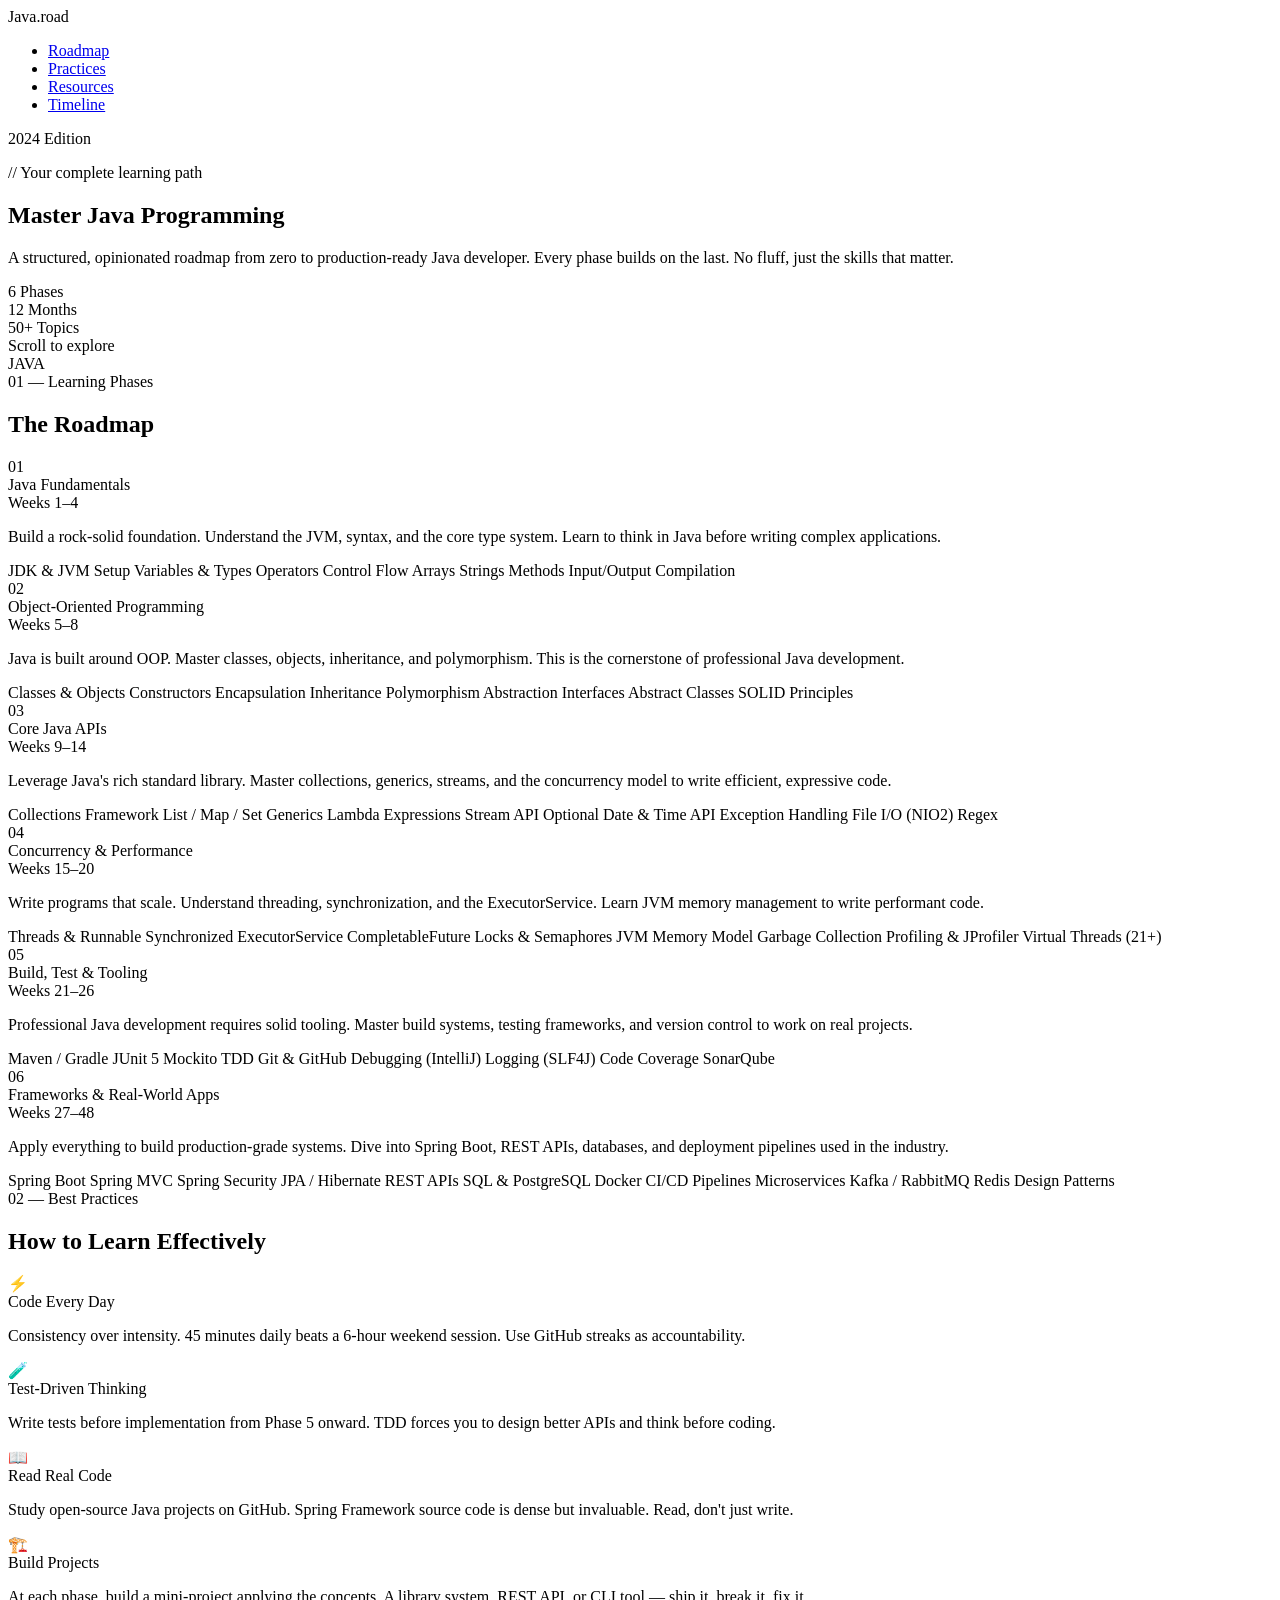
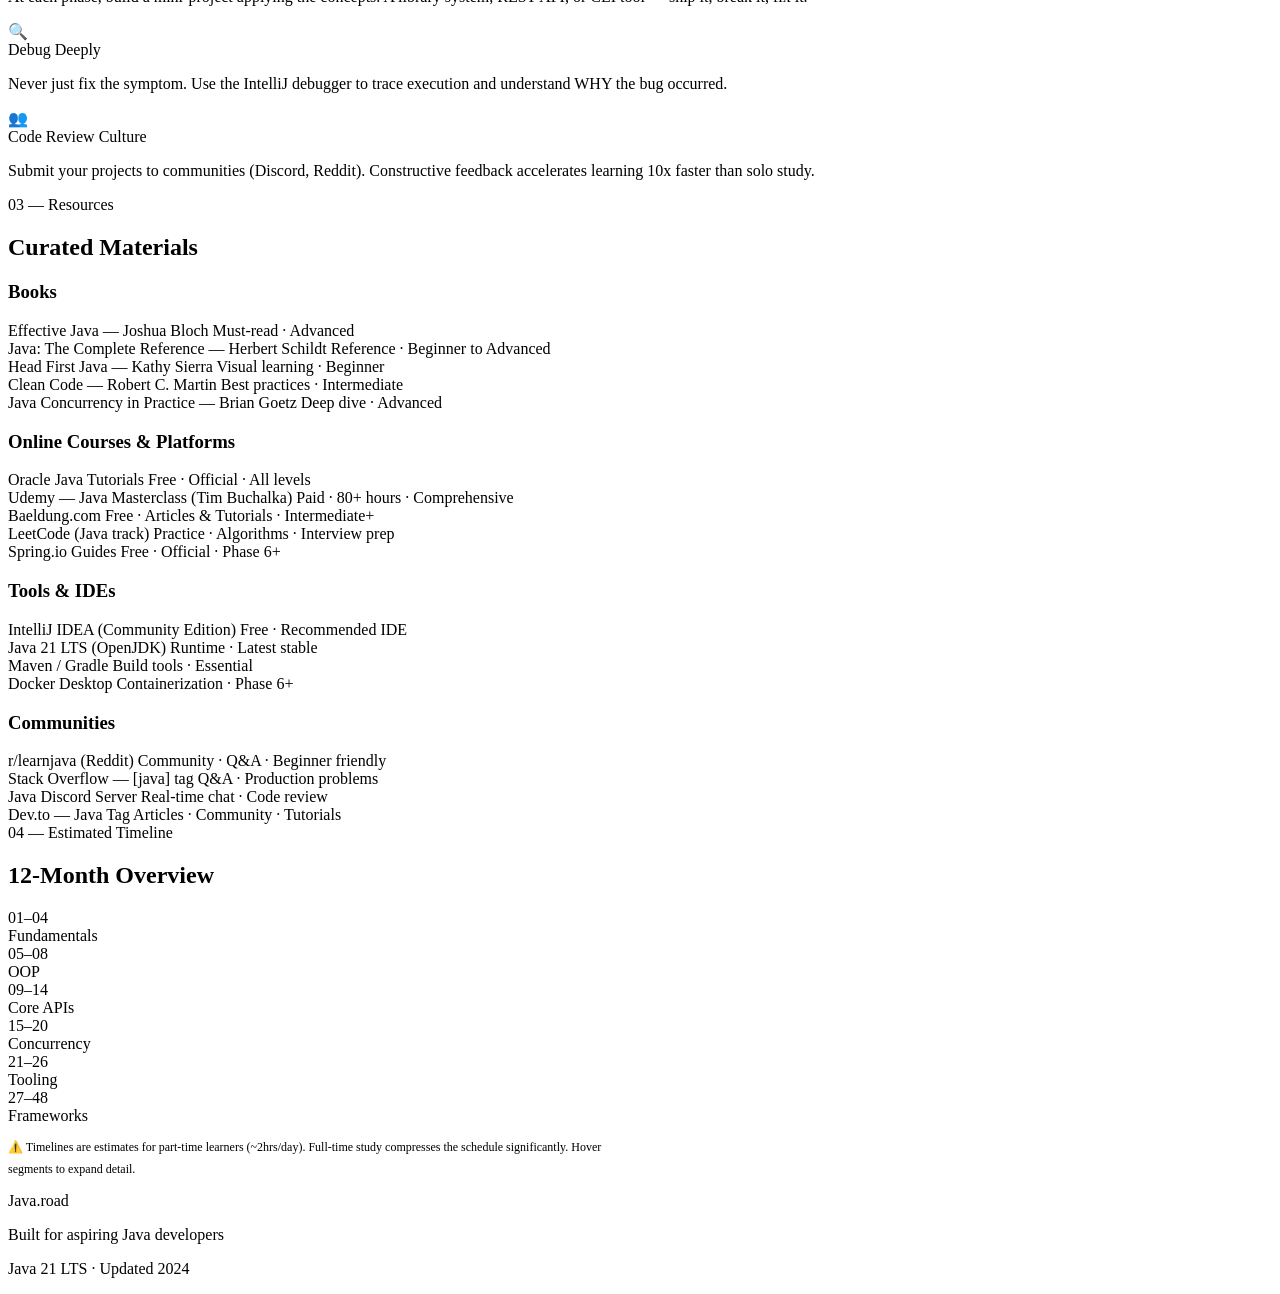
==== index.html @ 29c88c52 "first commit" ====
<!DOCTYPE html>
<html lang="en">
<head>
<meta charset="UTF-8">
<meta name="viewport" content="width=device-width, initial-scale=1.0">
<title>Java Mastery Roadmap</title>
<link href="https://fonts.googleapis.com/css2?family=Syne:wght@400;600;700;800&family=IBM+Plex+Mono:wght@300;400;500&display=swap" rel="stylesheet">
<link rel="stylesheet" href="/Java-Programing-Language/index.css">
<link rel="stylesheet" href="/Java-Programing-Language/index.js">
<style>
    </style>
    </head>
    <body>

    <div class="cursor" id="cursor"></div>
    <div class="cursor-trail" id="cursorTrail"></div>
    <div class="progress-bar" id="progressBar"></div>

    <!-- NAV -->
    <nav>
    <div class="nav-logo">Java<span>.road</span></div>
    <ul class="nav-links">
        <li><a href="#roadmap">Roadmap</a></li>
        <li><a href="#practices">Practices</a></li>
        <li><a href="#resources">Resources</a></li>
        <li><a href="#timeline">Timeline</a></li>
    </ul>
    <div class="nav-badge">2024 Edition</div>
    </nav>

    <!-- HERO -->
    <section class="hero">
    <p class="hero-eyebrow">// Your complete learning path</p>
    <h1 class="hero-title">
        <span class="line1">Master</span>
        <span class="line2">Java</span>
        <span class="line3">Programming</span>
    </h1>
    <p class="hero-desc">
        A structured, opinionated roadmap from zero to production-ready Java developer. Every phase builds on the last. No fluff, just the skills that matter.
    </p>
    <div class="hero-stats">
        <div class="stat">
        <span class="stat-num">6</span>
        <span class="stat-label">Phases</span>
        </div>
        <div class="stat">
        <span class="stat-num">12</span>
        <span class="stat-label">Months</span>
        </div>
        <div class="stat">
        <span class="stat-num">50+</span>
        <span class="stat-label">Topics</span>
        </div>
    </div>
    <div class="scroll-hint">
        <div class="scroll-line"></div>
        Scroll to explore
    </div>
    <div class="hero-bg-text">JAVA</div>
    </section>

    <!-- ROADMAP PHASES -->
    <section id="roadmap">
    <div class="section-label">01 — Learning Phases</div>
    <h2 class="section-title">The Roadmap</h2>

    <div class="roadmap-container">

        <!-- Phase 1 -->
        <div class="phase" data-color="orange">
        <div class="phase-connector">
            <div class="phase-dot tip" data-tip="Start here">01</div>
        </div>
        <div class="phase-content">
            <div class="phase-header">
            <div class="phase-title">Java Fundamentals</div>
            <div class="phase-duration">Weeks 1–4</div>
            </div>
            <p class="phase-desc">
            Build a rock-solid foundation. Understand the JVM, syntax, and the core type system. Learn to think in Java before writing complex applications.
            </p>
            <div class="topics-grid">
            <span class="topic-tag">JDK & JVM Setup</span>
            <span class="topic-tag">Variables & Types</span>
            <span class="topic-tag">Operators</span>
            <span class="topic-tag">Control Flow</span>
            <span class="topic-tag">Arrays</span>
            <span class="topic-tag">Strings</span>
            <span class="topic-tag">Methods</span>
            <span class="topic-tag">Input/Output</span>
            <span class="topic-tag">Compilation</span>
            </div>
        </div>
        </div>

        <!-- Phase 2 -->
        <div class="phase" data-color="blue">
        <div class="phase-connector">
            <div class="phase-dot">02</div>
        </div>
        <div class="phase-content">
            <div class="phase-header">
            <div class="phase-title">Object-Oriented Programming</div>
            <div class="phase-duration">Weeks 5–8</div>
            </div>
            <p class="phase-desc">
            Java is built around OOP. Master classes, objects, inheritance, and polymorphism. This is the cornerstone of professional Java development.
            </p>
            <div class="topics-grid">
            <span class="topic-tag">Classes & Objects</span>
            <span class="topic-tag">Constructors</span>
            <span class="topic-tag">Encapsulation</span>
            <span class="topic-tag">Inheritance</span>
            <span class="topic-tag">Polymorphism</span>
            <span class="topic-tag">Abstraction</span>
            <span class="topic-tag">Interfaces</span>
            <span class="topic-tag">Abstract Classes</span>
            <span class="topic-tag">SOLID Principles</span>
            </div>
        </div>
        </div>

        <!-- Phase 3 -->
        <div class="phase" data-color="green">
        <div class="phase-connector">
            <div class="phase-dot">03</div>
        </div>
        <div class="phase-content">
            <div class="phase-header">
            <div class="phase-title">Core Java APIs</div>
            <div class="phase-duration">Weeks 9–14</div>
            </div>
            <p class="phase-desc">
            Leverage Java's rich standard library. Master collections, generics, streams, and the concurrency model to write efficient, expressive code.
            </p>
            <div class="topics-grid">
            <span class="topic-tag">Collections Framework</span>
            <span class="topic-tag">List / Map / Set</span>
            <span class="topic-tag">Generics</span>
            <span class="topic-tag">Lambda Expressions</span>
            <span class="topic-tag">Stream API</span>
            <span class="topic-tag">Optional</span>
            <span class="topic-tag">Date & Time API</span>
            <span class="topic-tag">Exception Handling</span>
            <span class="topic-tag">File I/O (NIO2)</span>
            <span class="topic-tag">Regex</span>
            </div>
        </div>
        </div>

        <!-- Phase 4 -->
        <div class="phase" data-color="purple">
        <div class="phase-connector">
            <div class="phase-dot">04</div>
        </div>
        <div class="phase-content">
            <div class="phase-header">
            <div class="phase-title">Concurrency & Performance</div>
            <div class="phase-duration">Weeks 15–20</div>
            </div>
            <p class="phase-desc">
            Write programs that scale. Understand threading, synchronization, and the ExecutorService. Learn JVM memory management to write performant code.
            </p>
            <div class="topics-grid">
            <span class="topic-tag">Threads & Runnable</span>
            <span class="topic-tag">Synchronized</span>
            <span class="topic-tag">ExecutorService</span>
            <span class="topic-tag">CompletableFuture</span>
            <span class="topic-tag">Locks & Semaphores</span>
            <span class="topic-tag">JVM Memory Model</span>
            <span class="topic-tag">Garbage Collection</span>
            <span class="topic-tag">Profiling & JProfiler</span>
            <span class="topic-tag">Virtual Threads (21+)</span>
            </div>
        </div>
        </div>

        <!-- Phase 5 -->
        <div class="phase" data-color="red">
        <div class="phase-connector">
            <div class="phase-dot">05</div>
        </div>
        <div class="phase-content">
            <div class="phase-header">
            <div class="phase-title">Build, Test & Tooling</div>
            <div class="phase-duration">Weeks 21–26</div>
            </div>
            <p class="phase-desc">
            Professional Java development requires solid tooling. Master build systems, testing frameworks, and version control to work on real projects.
            </p>
            <div class="topics-grid">
            <span class="topic-tag">Maven / Gradle</span>
            <span class="topic-tag">JUnit 5</span>
            <span class="topic-tag">Mockito</span>
            <span class="topic-tag">TDD</span>
            <span class="topic-tag">Git & GitHub</span>
            <span class="topic-tag">Debugging (IntelliJ)</span>
            <span class="topic-tag">Logging (SLF4J)</span>
            <span class="topic-tag">Code Coverage</span>
            <span class="topic-tag">SonarQube</span>
            </div>
        </div>
        </div>

        <!-- Phase 6 -->
        <div class="phase" data-color="orange">
        <div class="phase-connector">
            <div class="phase-dot tip" data-tip="Goal!">06</div>
        </div>
        <div class="phase-content">
            <div class="phase-header">
            <div class="phase-title">Frameworks & Real-World Apps</div>
            <div class="phase-duration">Weeks 27–48</div>
            </div>
            <p class="phase-desc">
            Apply everything to build production-grade systems. Dive into Spring Boot, REST APIs, databases, and deployment pipelines used in the industry.
            </p>
            <div class="topics-grid">
            <span class="topic-tag">Spring Boot</span>
            <span class="topic-tag">Spring MVC</span>
            <span class="topic-tag">Spring Security</span>
            <span class="topic-tag">JPA / Hibernate</span>
            <span class="topic-tag">REST APIs</span>
            <span class="topic-tag">SQL & PostgreSQL</span>
            <span class="topic-tag">Docker</span>
            <span class="topic-tag">CI/CD Pipelines</span>
            <span class="topic-tag">Microservices</span>
            <span class="topic-tag">Kafka / RabbitMQ</span>
            <span class="topic-tag">Redis</span>
            <span class="topic-tag">Design Patterns</span>
            </div>
        </div>
        </div>

    </div>
    </section>

    <!-- PRACTICES -->
    <section id="practices">
    <div class="section-label">02 — Best Practices</div>
    <h2 class="section-title">How to Learn Effectively</h2>

    <div class="practices-grid">
        <div class="practice-card">
        <div class="practice-icon">⚡</div>
        <div class="practice-title">Code Every Day</div>
        <p class="practice-desc">Consistency over intensity. 45 minutes daily beats a 6-hour weekend session. Use GitHub streaks as accountability.</p>
        </div>
        <div class="practice-card">
        <div class="practice-icon">🧪</div>
        <div class="practice-title">Test-Driven Thinking</div>
        <p class="practice-desc">Write tests before implementation from Phase 5 onward. TDD forces you to design better APIs and think before coding.</p>
        </div>
        <div class="practice-card">
        <div class="practice-icon">📖</div>
        <div class="practice-title">Read Real Code</div>
        <p class="practice-desc">Study open-source Java projects on GitHub. Spring Framework source code is dense but invaluable. Read, don't just write.</p>
        </div>
        <div class="practice-card">
        <div class="practice-icon">🏗️</div>
        <div class="practice-title">Build Projects</div>
        <p class="practice-desc">At each phase, build a mini-project applying the concepts. A library system, REST API, or CLI tool — ship it, break it, fix it.</p>
        </div>
        <div class="practice-card">
        <div class="practice-icon">🔍</div>
        <div class="practice-title">Debug Deeply</div>
        <p class="practice-desc">Never just fix the symptom. Use the IntelliJ debugger to trace execution and understand WHY the bug occurred.</p>
        </div>
        <div class="practice-card">
        <div class="practice-icon">👥</div>
        <div class="practice-title">Code Review Culture</div>
        <p class="practice-desc">Submit your projects to communities (Discord, Reddit). Constructive feedback accelerates learning 10x faster than solo study.</p>
        </div>
    </div>
    </section>

    <!-- RESOURCES -->
    <section id="resources">
    <div class="section-label">03 — Resources</div>
    <h2 class="section-title">Curated Materials</h2>

    <div class="resources-layout">
        <div class="resource-group">
        <h3>Books</h3>
        <div class="resource-item">
            <div class="resource-dot"></div>
            <div>
            <span class="resource-name">Effective Java — Joshua Bloch</span>
            <span class="resource-type">Must-read · Advanced</span>
            </div>
        </div>
        <div class="resource-item">
            <div class="resource-dot"></div>
            <div>
            <span class="resource-name">Java: The Complete Reference — Herbert Schildt</span>
            <span class="resource-type">Reference · Beginner to Advanced</span>
            </div>
        </div>
        <div class="resource-item">
            <div class="resource-dot"></div>
            <div>
            <span class="resource-name">Head First Java — Kathy Sierra</span>
            <span class="resource-type">Visual learning · Beginner</span>
            </div>
        </div>
        <div class="resource-item">
            <div class="resource-dot"></div>
            <div>
            <span class="resource-name">Clean Code — Robert C. Martin</span>
            <span class="resource-type">Best practices · Intermediate</span>
            </div>
        </div>
        <div class="resource-item">
            <div class="resource-dot"></div>
            <div>
            <span class="resource-name">Java Concurrency in Practice — Brian Goetz</span>
            <span class="resource-type">Deep dive · Advanced</span>
            </div>
        </div>
        </div>

        <div class="resource-group">
        <h3>Online Courses & Platforms</h3>
        <div class="resource-item">
            <div class="resource-dot" style="background: var(--accent-blue)"></div>
            <div>
            <span class="resource-name">Oracle Java Tutorials</span>
            <span class="resource-type">Free · Official · All levels</span>
            </div>
        </div>
        <div class="resource-item">
            <div class="resource-dot" style="background: var(--accent-blue)"></div>
            <div>
            <span class="resource-name">Udemy — Java Masterclass (Tim Buchalka)</span>
            <span class="resource-type">Paid · 80+ hours · Comprehensive</span>
            </div>
        </div>
        <div class="resource-item">
            <div class="resource-dot" style="background: var(--accent-blue)"></div>
            <div>
            <span class="resource-name">Baeldung.com</span>
            <span class="resource-type">Free · Articles & Tutorials · Intermediate+</span>
            </div>
        </div>
        <div class="resource-item">
            <div class="resource-dot" style="background: var(--accent-blue)"></div>
            <div>
            <span class="resource-name">LeetCode (Java track)</span>
            <span class="resource-type">Practice · Algorithms · Interview prep</span>
            </div>
        </div>
        <div class="resource-item">
            <div class="resource-dot" style="background: var(--accent-blue)"></div>
            <div>
            <span class="resource-name">Spring.io Guides</span>
            <span class="resource-type">Free · Official · Phase 6+</span>
            </div>
        </div>
        </div>

        <div class="resource-group">
        <h3>Tools & IDEs</h3>
        <div class="resource-item">
            <div class="resource-dot" style="background: var(--accent-green)"></div>
            <div>
            <span class="resource-name">IntelliJ IDEA (Community Edition)</span>
            <span class="resource-type">Free · Recommended IDE</span>
            </div>
        </div>
        <div class="resource-item">
            <div class="resource-dot" style="background: var(--accent-green)"></div>
            <div>
            <span class="resource-name">Java 21 LTS (OpenJDK)</span>
            <span class="resource-type">Runtime · Latest stable</span>
            </div>
        </div>
        <div class="resource-item">
            <div class="resource-dot" style="background: var(--accent-green)"></div>
            <div>
            <span class="resource-name">Maven / Gradle</span>
            <span class="resource-type">Build tools · Essential</span>
            </div>
        </div>
        <div class="resource-item">
            <div class="resource-dot" style="background: var(--accent-green)"></div>
            <div>
            <span class="resource-name">Docker Desktop</span>
            <span class="resource-type">Containerization · Phase 6+</span>
            </div>
        </div>
        </div>

        <div class="resource-group">
        <h3>Communities</h3>
        <div class="resource-item">
            <div class="resource-dot" style="background: var(--accent-purple)"></div>
            <div>
            <span class="resource-name">r/learnjava (Reddit)</span>
            <span class="resource-type">Community · Q&A · Beginner friendly</span>
            </div>
        </div>
        <div class="resource-item">
            <div class="resource-dot" style="background: var(--accent-purple)"></div>
            <div>
            <span class="resource-name">Stack Overflow — [java] tag</span>
            <span class="resource-type">Q&A · Production problems</span>
            </div>
        </div>
        <div class="resource-item">
            <div class="resource-dot" style="background: var(--accent-purple)"></div>
            <div>
            <span class="resource-name">Java Discord Server</span>
            <span class="resource-type">Real-time chat · Code review</span>
            </div>
        </div>
        <div class="resource-item">
            <div class="resource-dot" style="background: var(--accent-purple)"></div>
            <div>
            <span class="resource-name">Dev.to — Java Tag</span>
            <span class="resource-type">Articles · Community · Tutorials</span>
            </div>
        </div>
        </div>
    </div>
    </section>

    <!-- TIMELINE -->
    <section id="timeline">
    <div class="section-label">04 — Estimated Timeline</div>
    <h2 class="section-title">12-Month Overview</h2>

    <div class="timeline-bar">
        <div class="timeline-segment">
        <div class="ts-num">01–04</div>
        <div class="ts-label">Fundamentals</div>
        <div class="ts-accent" style="background: var(--java-orange)"></div>
        </div>
        <div class="timeline-segment">
        <div class="ts-num">05–08</div>
        <div class="ts-label">OOP</div>
        <div class="ts-accent" style="background: var(--accent-blue)"></div>
        </div>
        <div class="timeline-segment">
        <div class="ts-num">09–14</div>
        <div class="ts-label">Core APIs</div>
        <div class="ts-accent" style="background: var(--accent-green)"></div>
        </div>
        <div class="timeline-segment">
        <div class="ts-num">15–20</div>
        <div class="ts-label">Concurrency</div>
        <div class="ts-accent" style="background: var(--accent-purple)"></div>
        </div>
        <div class="timeline-segment">
        <div class="ts-num">21–26</div>
        <div class="ts-label">Tooling</div>
        <div class="ts-accent" style="background: var(--java-red)"></div>
        </div>
        <div class="timeline-segment">
        <div class="ts-num">27–48</div>
        <div class="ts-label">Frameworks</div>
        <div class="ts-accent" style="background: var(--java-orange)"></div>
        </div>
    </div>

    <p style="font-size: 0.75rem; color: var(--text-dimmer); line-height: 1.8; max-width: 600px;">
        ⚠️ Timelines are estimates for part-time learners (~2hrs/day). Full-time study compresses the schedule significantly. Hover segments to expand detail.
    </p>
</section>

<!-- FOOTER -->
<footer>
    <div class="footer-left">Java.road</div>
    <div class="footer-right">
        <p>Built for aspiring Java developers</p>
        <p style="color: var(--text-dimmer);">Java 21 LTS · Updated 2024</p>
    </div>
    </footer>

</body>
</html>
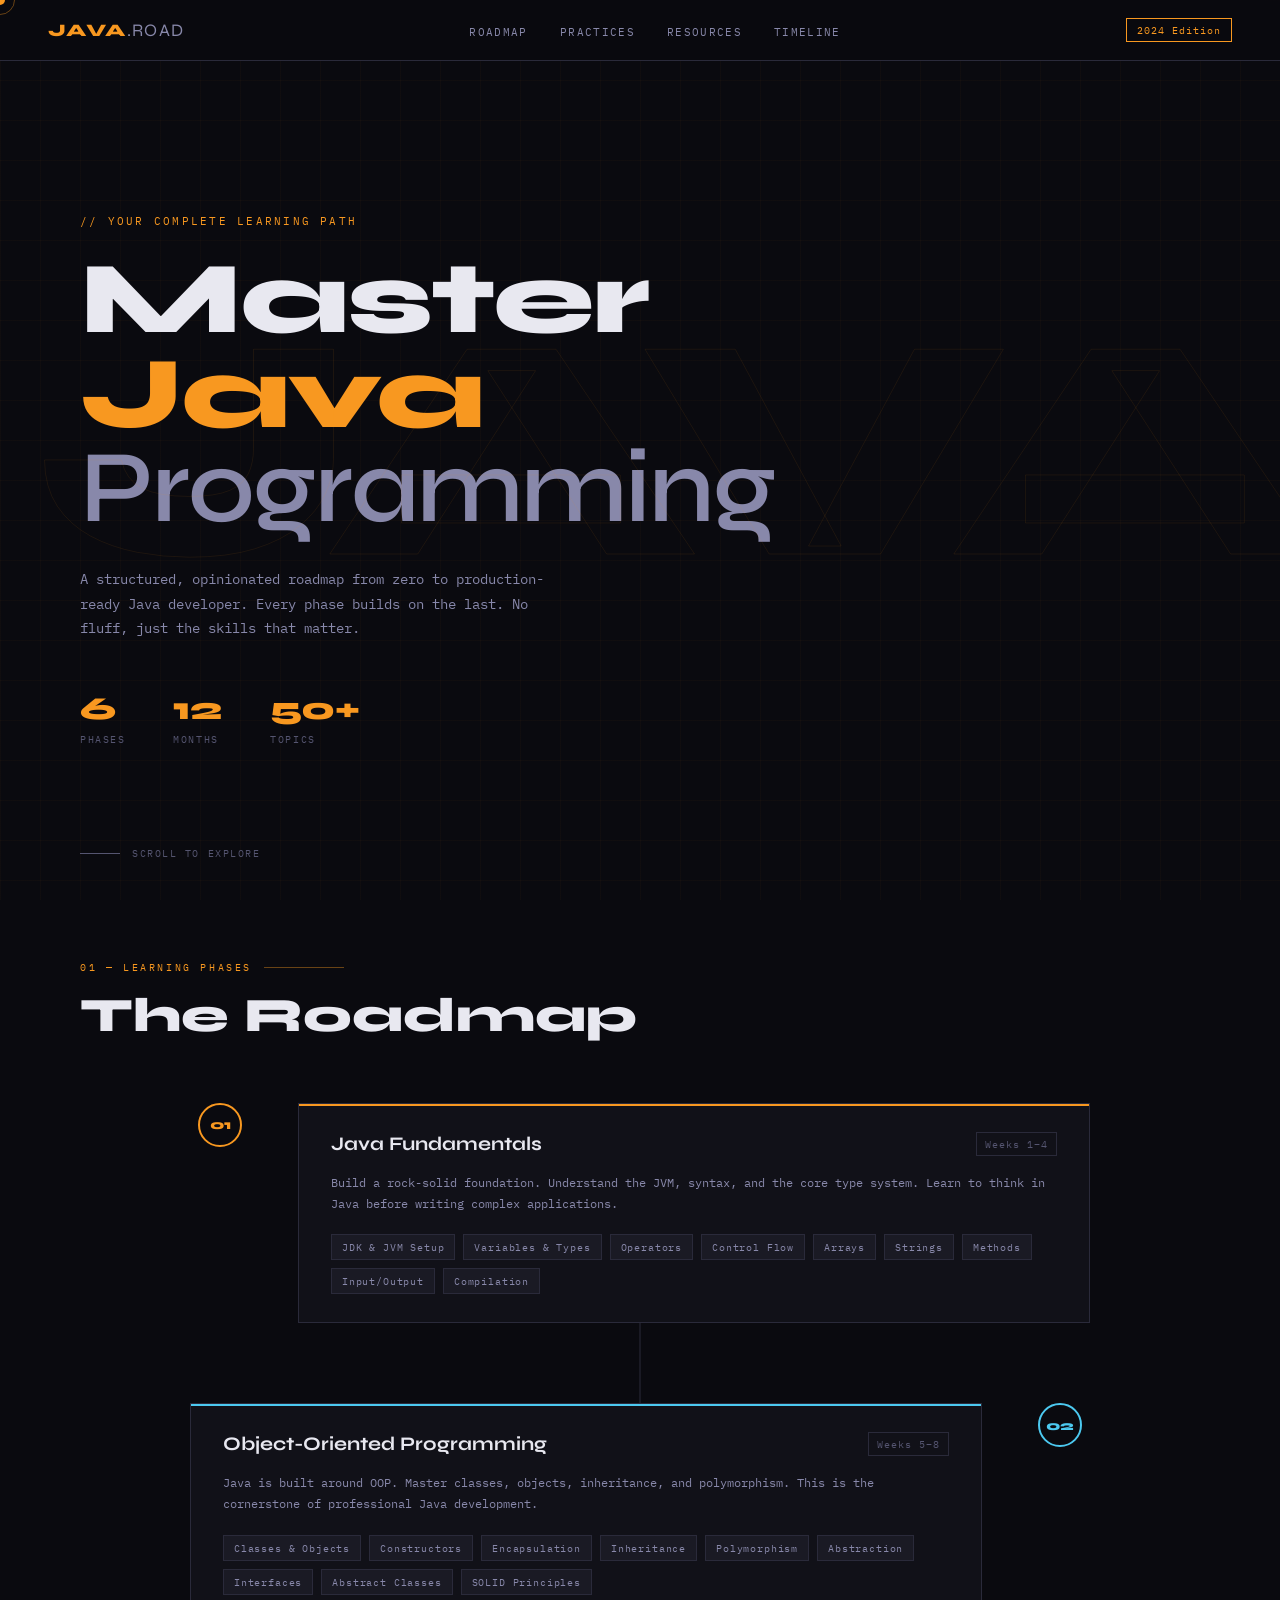
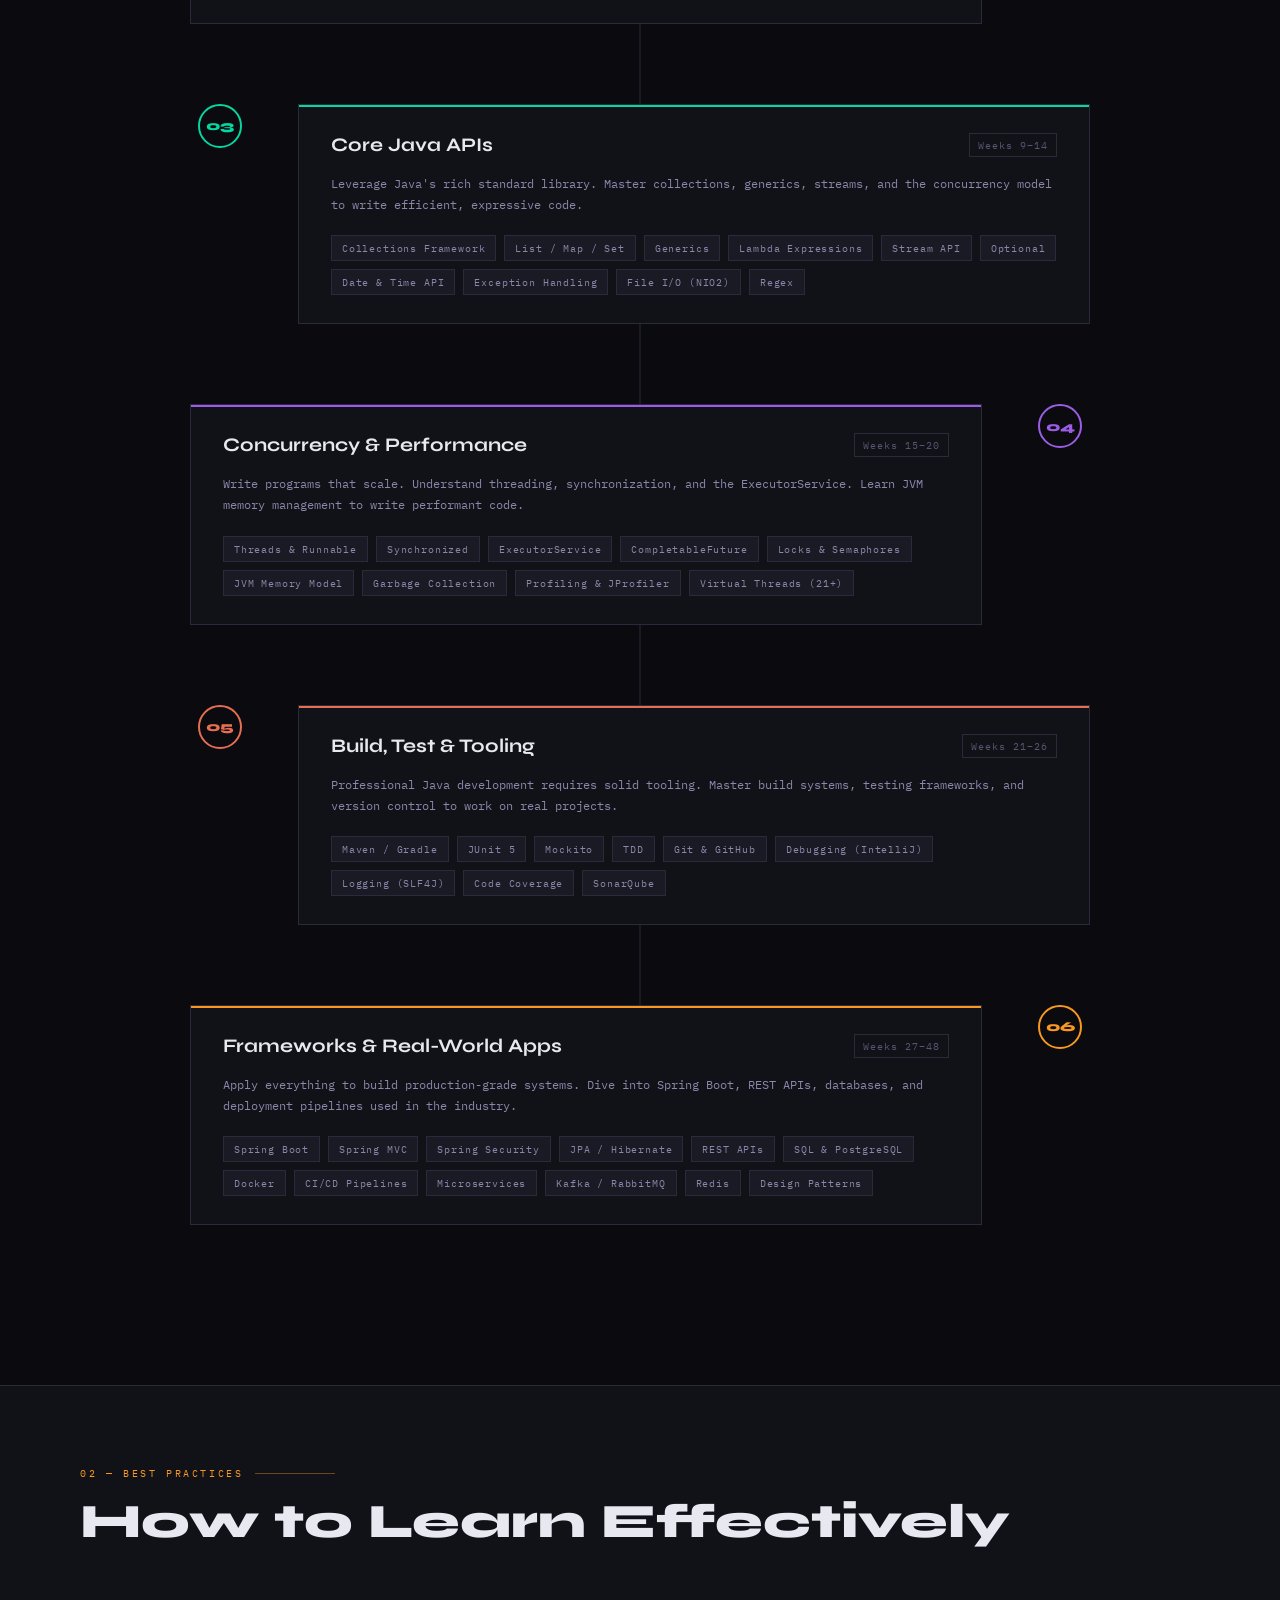
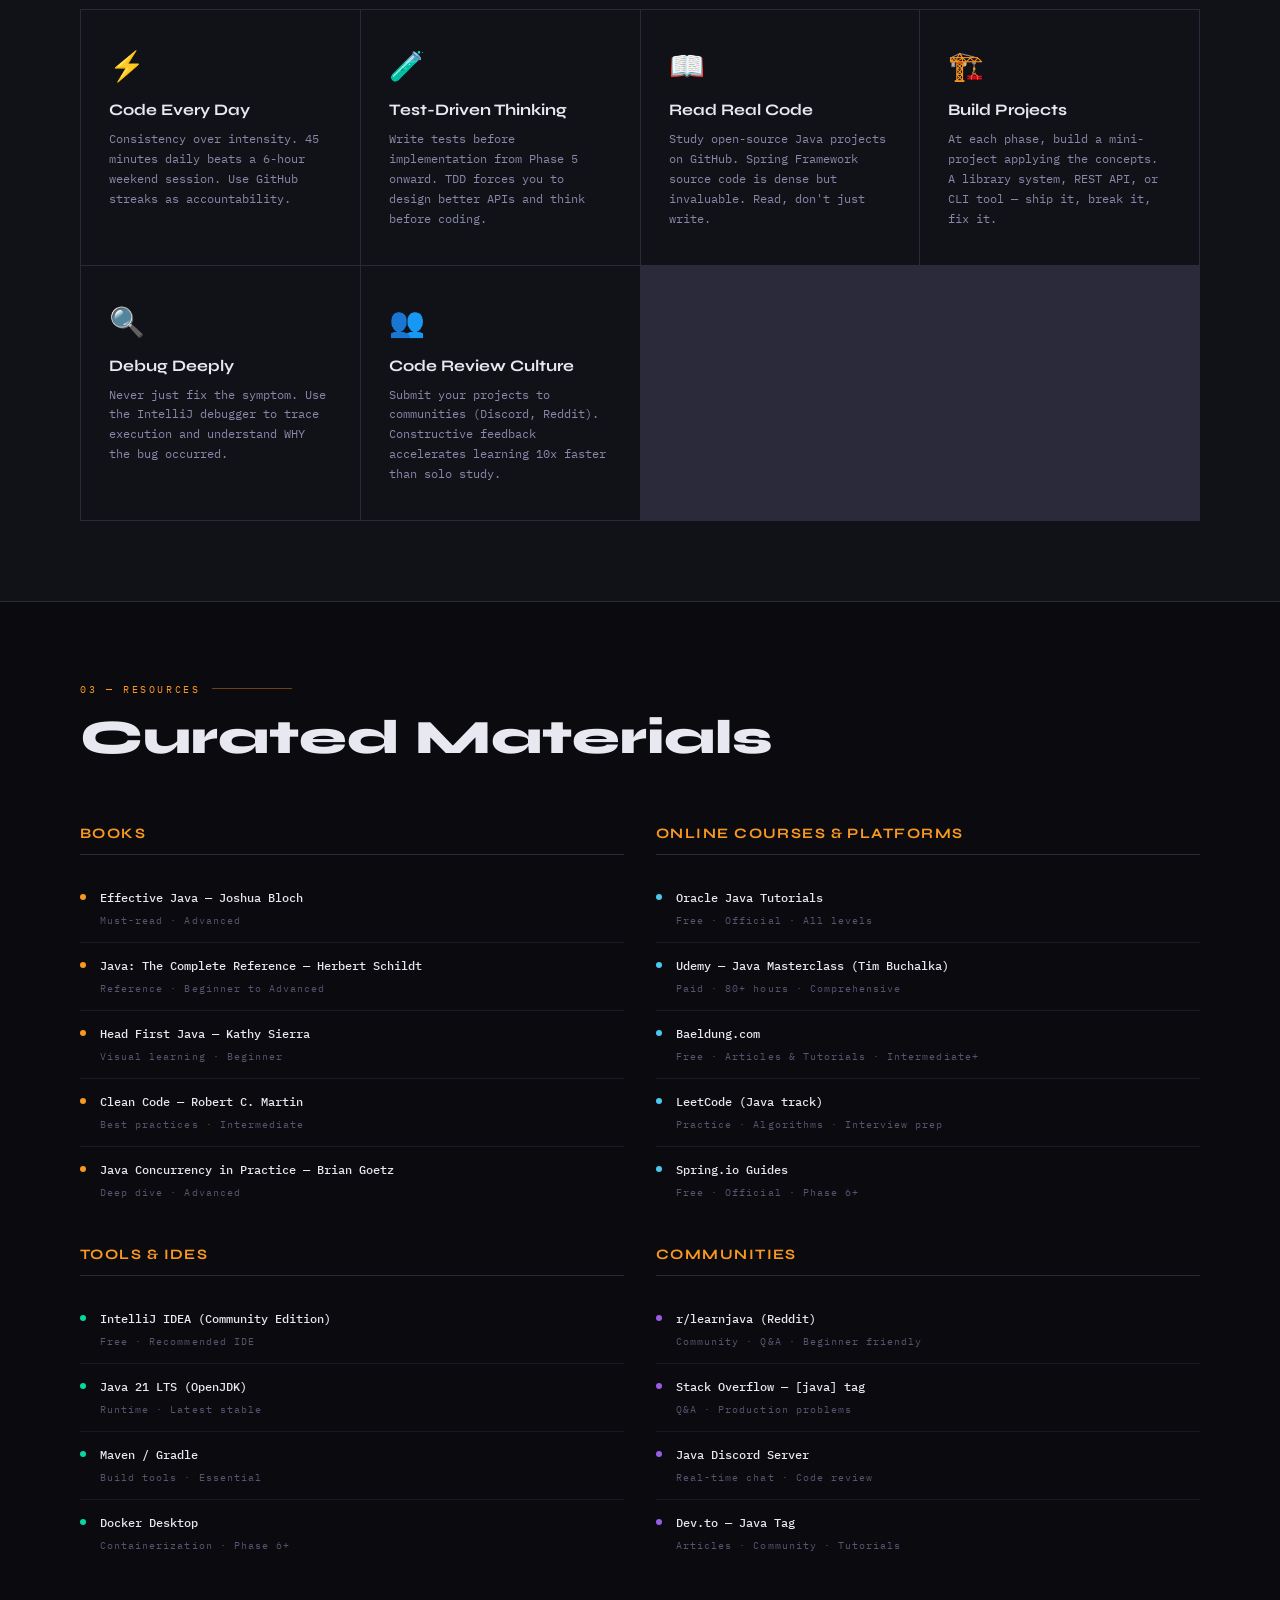
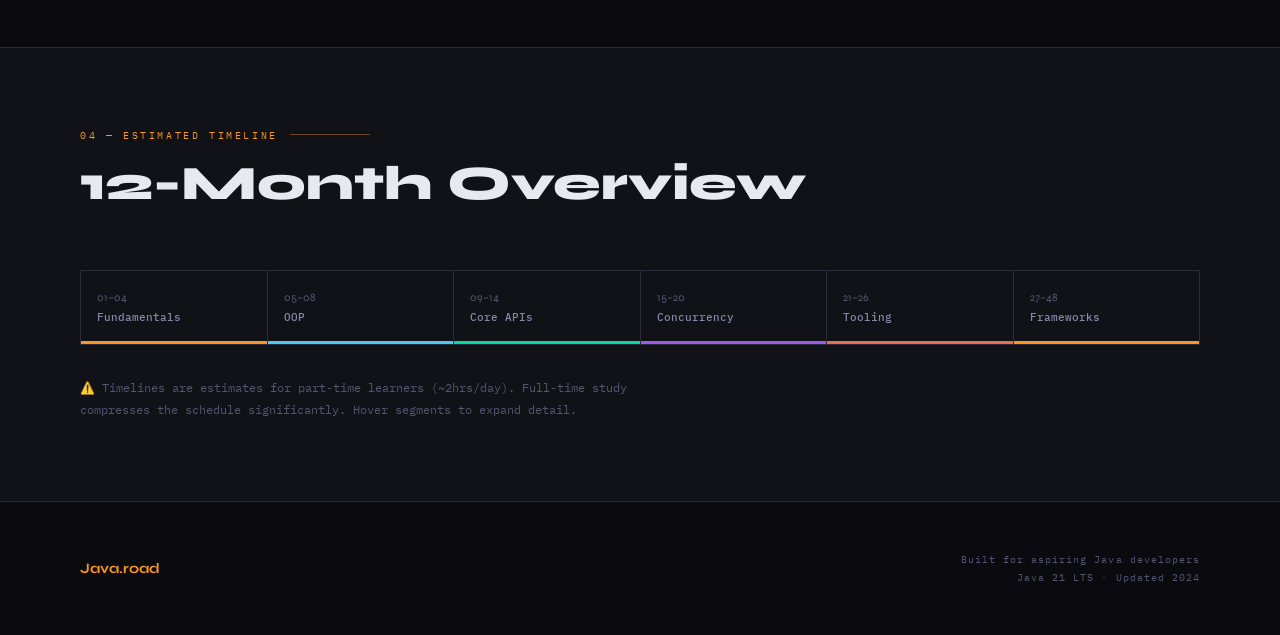
==== commit d31206fe: "remove test folder" ====
--- a/index.html
+++ b/index.html
@@ -1,13 +1,643 @@
-<!DOCTYPE html>
-<html lang="en">
-<head>
-<meta charset="UTF-8">
-<meta name="viewport" content="width=device-width, initial-scale=1.0">
-<title>Java Mastery Roadmap</title>
-<link href="https://fonts.googleapis.com/css2?family=Syne:wght@400;600;700;800&family=IBM+Plex+Mono:wght@300;400;500&display=swap" rel="stylesheet">
-<link rel="stylesheet" href="/Java-Programing-Language/index.css">
-<link rel="stylesheet" href="/Java-Programing-Language/index.js">
-<style>
+    <!DOCTYPE html>
+    <html lang="en">
+    <head>
+    <meta charset="UTF-8">
+    <meta name="viewport" content="width=device-width, initial-scale=1.0">
+    <title>Java Mastery Roadmap</title>
+    <link href="https://fonts.googleapis.com/css2?family=Syne:wght@400;600;700;800&family=IBM+Plex+Mono:wght@300;400;500&display=swap" rel="stylesheet">
+    <style>
+    :root {
+        --bg: #0a0a0f;
+        --surface: #111118;
+        --surface2: #1a1a24;
+        --border: #2a2a3a;
+        --java-orange: #f89820;
+        --java-red: #e76f51;
+        --accent-blue: #4cc9f0;
+        --accent-green: #06d6a0;
+        --accent-purple: #9b5de5;
+        --text: #e8e8f0;
+        --text-dim: #8888aa;
+        --text-dimmer: #555570;
+        --glow-orange: rgba(248,152,32,0.15);
+        --glow-blue: rgba(76,201,240,0.12);
+    }
+
+    * { margin: 0; padding: 0; box-sizing: border-box; }
+
+    html { scroll-behavior: smooth; }
+
+    body {
+        background: var(--bg);
+        color: var(--text);
+        font-family: 'IBM Plex Mono', monospace;
+        overflow-x: hidden;
+        cursor: none;
+    }
+
+    /* Custom cursor */
+    .cursor {
+        position: fixed;
+        width: 10px; height: 10px;
+        background: var(--java-orange);
+        border-radius: 50%;
+        pointer-events: none;
+        z-index: 9999;
+        transition: transform 0.1s ease;
+        transform: translate(-50%, -50%);
+    }
+    .cursor-trail {
+        position: fixed;
+        width: 30px; height: 30px;
+        border: 1px solid rgba(248,152,32,0.4);
+        border-radius: 50%;
+        pointer-events: none;
+        z-index: 9998;
+        transition: all 0.15s ease;
+        transform: translate(-50%, -50%);
+    }
+
+    /* Grid background */
+    body::before {
+        content: '';
+        position: fixed;
+        inset: 0;
+        background-image:
+        linear-gradient(rgba(248,152,32,0.03) 1px, transparent 1px),
+        linear-gradient(90deg, rgba(248,152,32,0.03) 1px, transparent 1px);
+        background-size: 40px 40px;
+        pointer-events: none;
+        z-index: 0;
+    }
+
+    /* ===== NAV ===== */
+    nav {
+        position: fixed;
+        top: 0; left: 0; right: 0;
+        z-index: 100;
+        display: flex;
+        align-items: center;
+        justify-content: space-between;
+        padding: 18px 48px;
+        background: rgba(10,10,15,0.85);
+        backdrop-filter: blur(12px);
+        border-bottom: 1px solid var(--border);
+    }
+
+    .nav-logo {
+        font-family: 'Syne', sans-serif;
+        font-weight: 800;
+        font-size: 1.1rem;
+        color: var(--java-orange);
+        letter-spacing: 0.08em;
+        text-transform: uppercase;
+    }
+    .nav-logo span { color: var(--text-dim); font-weight: 400; }
+
+    .nav-links {
+        display: flex;
+        gap: 32px;
+        list-style: none;
+    }
+    .nav-links a {
+        color: var(--text-dim);
+        text-decoration: none;
+        font-size: 0.7rem;
+        letter-spacing: 0.12em;
+        text-transform: uppercase;
+        transition: color 0.2s;
+    }
+    .nav-links a:hover { color: var(--java-orange); }
+
+    .nav-badge {
+        font-size: 0.65rem;
+        color: var(--java-orange);
+        border: 1px solid var(--java-orange);
+        padding: 4px 10px;
+        letter-spacing: 0.1em;
+    }
+
+    /* ===== HERO ===== */
+    .hero {
+        position: relative;
+        min-height: 100vh;
+        display: flex;
+        flex-direction: column;
+        justify-content: center;
+        align-items: flex-start;
+        padding: 120px 80px 60px;
+        overflow: hidden;
+        z-index: 1;
+    }
+
+    .hero-eyebrow {
+        font-size: 0.7rem;
+        letter-spacing: 0.2em;
+        color: var(--java-orange);
+        text-transform: uppercase;
+        margin-bottom: 24px;
+        opacity: 0;
+        animation: fadeUp 0.8s 0.2s forwards;
+    }
+
+    .hero-title {
+        font-family: 'Syne', sans-serif;
+        font-size: clamp(3.5rem, 8vw, 7rem);
+        font-weight: 800;
+        line-height: 0.92;
+        letter-spacing: -0.02em;
+        margin-bottom: 32px;
+        opacity: 0;
+        animation: fadeUp 0.8s 0.4s forwards;
+    }
+    .hero-title .line1 { display: block; color: var(--text); }
+    .hero-title .line2 { display: block; color: var(--java-orange); }
+    .hero-title .line3 { display: block; color: var(--text-dim); font-weight: 600; }
+
+    .hero-desc {
+        max-width: 480px;
+        font-size: 0.85rem;
+        line-height: 1.8;
+        color: var(--text-dim);
+        margin-bottom: 48px;
+        opacity: 0;
+        animation: fadeUp 0.8s 0.6s forwards;
+    }
+
+    .hero-stats {
+        display: flex;
+        gap: 48px;
+        opacity: 0;
+        animation: fadeUp 0.8s 0.8s forwards;
+    }
+    .stat { display: flex; flex-direction: column; gap: 4px; }
+    .stat-num {
+        font-family: 'Syne', sans-serif;
+        font-size: 2rem;
+        font-weight: 800;
+        color: var(--java-orange);
+    }
+    .stat-label { font-size: 0.65rem; letter-spacing: 0.15em; color: var(--text-dimmer); text-transform: uppercase; }
+
+    /* big floating java logo */
+    .hero-bg-text {
+        position: absolute;
+        right: -2%;
+        top: 50%;
+        transform: translateY(-50%);
+        font-family: 'Syne', sans-serif;
+        font-size: clamp(12rem, 25vw, 22rem);
+        font-weight: 800;
+        color: transparent;
+        -webkit-text-stroke: 1px rgba(248,152,32,0.08);
+        letter-spacing: -0.05em;
+        pointer-events: none;
+        user-select: none;
+        animation: float 6s ease-in-out infinite;
+    }
+
+    .scroll-hint {
+        position: absolute;
+        bottom: 40px;
+        left: 80px;
+        display: flex;
+        align-items: center;
+        gap: 12px;
+        color: var(--text-dimmer);
+        font-size: 0.65rem;
+        letter-spacing: 0.15em;
+        text-transform: uppercase;
+        opacity: 0;
+        animation: fadeUp 0.8s 1.2s forwards;
+    }
+    .scroll-line {
+        width: 40px;
+        height: 1px;
+        background: var(--text-dimmer);
+        animation: scrollLine 2s ease-in-out infinite;
+    }
+
+    /* ===== SECTION COMMON ===== */
+    section {
+        position: relative;
+        z-index: 1;
+        padding: 80px 80px;
+    }
+
+    .section-label {
+        font-size: 0.65rem;
+        letter-spacing: 0.25em;
+        text-transform: uppercase;
+        color: var(--java-orange);
+        margin-bottom: 16px;
+        display: flex;
+        align-items: center;
+        gap: 12px;
+    }
+    .section-label::after {
+        content: '';
+        flex: 1;
+        max-width: 80px;
+        height: 1px;
+        background: var(--java-orange);
+        opacity: 0.4;
+    }
+
+    .section-title {
+        font-family: 'Syne', sans-serif;
+        font-size: clamp(2rem, 4vw, 3rem);
+        font-weight: 800;
+        margin-bottom: 60px;
+        line-height: 1.1;
+    }
+
+    /* ===== ROADMAP TIMELINE ===== */
+    #roadmap { padding-top: 60px; }
+
+    .roadmap-container {
+        position: relative;
+        max-width: 900px;
+        margin: 0 auto;
+    }
+
+    /* Central vertical line */
+    .roadmap-container::before {
+        content: '';
+        position: absolute;
+        left: 50%;
+        top: 0; bottom: 0;
+        width: 1px;
+        background: linear-gradient(to bottom, transparent, var(--border) 5%, var(--border) 95%, transparent);
+        transform: translateX(-50%);
+    }
+
+    .phase {
+        display: flex;
+        gap: 48px;
+        margin-bottom: 80px;
+        opacity: 0;
+        transform: translateY(30px);
+        transition: all 0.6s ease;
+    }
+    .phase.visible { opacity: 1; transform: translateY(0); }
+
+    .phase:nth-child(even) { flex-direction: row-reverse; }
+
+    .phase-connector {
+        position: relative;
+        display: flex;
+        flex-direction: column;
+        align-items: center;
+        flex-shrink: 0;
+        width: 60px;
+    }
+    .phase-dot {
+        width: 44px;
+        height: 44px;
+        border-radius: 50%;
+        border: 2px solid var(--java-orange);
+        background: var(--bg);
+        display: flex;
+        align-items: center;
+        justify-content: center;
+        font-family: 'Syne', sans-serif;
+        font-weight: 800;
+        font-size: 0.85rem;
+        color: var(--java-orange);
+        position: relative;
+        z-index: 2;
+        transition: all 0.3s;
+        cursor: default;
+    }
+    .phase-dot:hover {
+        background: var(--java-orange);
+        color: var(--bg);
+        transform: scale(1.15);
+        box-shadow: 0 0 20px var(--glow-orange);
+    }
+
+    .phase-content {
+        flex: 1;
+        background: var(--surface);
+        border: 1px solid var(--border);
+        padding: 28px 32px;
+        position: relative;
+        transition: border-color 0.3s, box-shadow 0.3s;
+        overflow: hidden;
+    }
+    .phase-content::before {
+        content: '';
+        position: absolute;
+        top: 0; left: 0; right: 0;
+        height: 2px;
+    }
+    .phase-content:hover {
+        border-color: rgba(248,152,32,0.4);
+        box-shadow: 0 8px 40px rgba(0,0,0,0.4);
+    }
+
+    /* phase color accents */
+    .phase[data-color="orange"] .phase-content::before { background: var(--java-orange); }
+    .phase[data-color="blue"] .phase-content::before { background: var(--accent-blue); }
+    .phase[data-color="blue"] .phase-dot { border-color: var(--accent-blue); color: var(--accent-blue); }
+    .phase[data-color="blue"] .phase-dot:hover { background: var(--accent-blue); color: var(--bg); }
+    .phase[data-color="green"] .phase-content::before { background: var(--accent-green); }
+    .phase[data-color="green"] .phase-dot { border-color: var(--accent-green); color: var(--accent-green); }
+    .phase[data-color="green"] .phase-dot:hover { background: var(--accent-green); color: var(--bg); }
+    .phase[data-color="purple"] .phase-content::before { background: var(--accent-purple); }
+    .phase[data-color="purple"] .phase-dot { border-color: var(--accent-purple); color: var(--accent-purple); }
+    .phase[data-color="purple"] .phase-dot:hover { background: var(--accent-purple); color: var(--bg); }
+    .phase[data-color="red"] .phase-content::before { background: var(--java-red); }
+    .phase[data-color="red"] .phase-dot { border-color: var(--java-red); color: var(--java-red); }
+    .phase[data-color="red"] .phase-dot:hover { background: var(--java-red); color: var(--bg); }
+
+    .phase-header {
+        display: flex;
+        align-items: flex-start;
+        justify-content: space-between;
+        margin-bottom: 16px;
+        gap: 16px;
+    }
+    .phase-title {
+        font-family: 'Syne', sans-serif;
+        font-size: 1.2rem;
+        font-weight: 700;
+        line-height: 1.2;
+    }
+    .phase-duration {
+        font-size: 0.65rem;
+        color: var(--text-dimmer);
+        letter-spacing: 0.1em;
+        white-space: nowrap;
+        padding: 4px 8px;
+        border: 1px solid var(--border);
+        flex-shrink: 0;
+    }
+
+    .phase-desc {
+        font-size: 0.78rem;
+        color: var(--text-dim);
+        line-height: 1.7;
+        margin-bottom: 20px;
+    }
+
+    .topics-grid {
+        display: flex;
+        flex-wrap: wrap;
+        gap: 8px;
+    }
+    .topic-tag {
+        font-size: 0.65rem;
+        letter-spacing: 0.08em;
+        padding: 5px 10px;
+        background: var(--surface2);
+        border: 1px solid var(--border);
+        color: var(--text-dim);
+        transition: all 0.2s;
+        cursor: default;
+    }
+    .topic-tag:hover {
+        border-color: var(--java-orange);
+        color: var(--java-orange);
+        background: var(--glow-orange);
+    }
+
+    /* ===== PRACTICES GRID ===== */
+    #practices { background: var(--surface); border-top: 1px solid var(--border); border-bottom: 1px solid var(--border); }
+
+    .practices-grid {
+        display: grid;
+        grid-template-columns: repeat(auto-fit, minmax(260px, 1fr));
+        gap: 1px;
+        background: var(--border);
+        border: 1px solid var(--border);
+    }
+    .practice-card {
+        background: var(--surface);
+        padding: 36px 28px;
+        transition: background 0.3s;
+        position: relative;
+        overflow: hidden;
+    }
+    .practice-card::after {
+        content: '';
+        position: absolute;
+        bottom: 0; left: 0; right: 0;
+        height: 0;
+        background: var(--glow-orange);
+        transition: height 0.3s;
+    }
+    .practice-card:hover { background: var(--surface2); }
+    .practice-card:hover::after { height: 100%; }
+
+    .practice-icon {
+        font-size: 1.8rem;
+        margin-bottom: 16px;
+        position: relative;
+        z-index: 1;
+    }
+    .practice-title {
+        font-family: 'Syne', sans-serif;
+        font-weight: 700;
+        font-size: 1rem;
+        margin-bottom: 10px;
+        position: relative;
+        z-index: 1;
+    }
+    .practice-desc {
+        font-size: 0.73rem;
+        color: var(--text-dim);
+        line-height: 1.7;
+        position: relative;
+        z-index: 1;
+    }
+
+    /* ===== RESOURCES ===== */
+    #resources {}
+
+    .resources-layout {
+        display: grid;
+        grid-template-columns: 1fr 1fr;
+        gap: 32px;
+    }
+
+    .resource-group h3 {
+        font-family: 'Syne', sans-serif;
+        font-size: 0.9rem;
+        font-weight: 700;
+        color: var(--java-orange);
+        letter-spacing: 0.1em;
+        text-transform: uppercase;
+        margin-bottom: 20px;
+        padding-bottom: 12px;
+        border-bottom: 1px solid var(--border);
+    }
+
+    .resource-item {
+        display: flex;
+        align-items: flex-start;
+        gap: 14px;
+        padding: 14px 0;
+        border-bottom: 1px solid rgba(42,42,58,0.5);
+        transition: padding-left 0.2s;
+        cursor: default;
+    }
+    .resource-item:hover { padding-left: 8px; }
+    .resource-item:last-child { border-bottom: none; }
+
+    .resource-dot {
+        width: 6px; height: 6px;
+        border-radius: 50%;
+        background: var(--java-orange);
+        flex-shrink: 0;
+        margin-top: 5px;
+    }
+    .resource-name {
+        font-size: 0.78rem;
+        font-weight: 500;
+        color: var(--text);
+        display: block;
+        margin-bottom: 3px;
+    }
+    .resource-type {
+        font-size: 0.65rem;
+        color: var(--text-dimmer);
+        letter-spacing: 0.1em;
+    }
+
+    /* ===== TIMELINE PROGRESS ===== */
+    #timeline { background: var(--surface); border-top: 1px solid var(--border); }
+
+    .timeline-bar {
+        display: flex;
+        margin-bottom: 32px;
+        border: 1px solid var(--border);
+        overflow: hidden;
+    }
+    .timeline-segment {
+        flex: 1;
+        padding: 20px 16px;
+        position: relative;
+        cursor: default;
+        transition: flex 0.4s ease;
+    }
+    .timeline-segment:hover { flex: 1.5; }
+    .timeline-segment + .timeline-segment { border-left: 1px solid var(--border); }
+
+    .ts-num {
+        font-family: 'Syne', sans-serif;
+        font-size: 0.7rem;
+        color: var(--text-dimmer);
+        margin-bottom: 6px;
+    }
+    .ts-label {
+        font-size: 0.7rem;
+        font-weight: 500;
+        color: var(--text-dim);
+        white-space: nowrap;
+        overflow: hidden;
+        text-overflow: ellipsis;
+    }
+    .ts-accent {
+        position: absolute;
+        bottom: 0; left: 0; right: 0;
+        height: 3px;
+    }
+
+    /* ===== FOOTER ===== */
+    footer {
+        padding: 48px 80px;
+        border-top: 1px solid var(--border);
+        display: flex;
+        justify-content: space-between;
+        align-items: center;
+        position: relative;
+        z-index: 1;
+    }
+    .footer-left {
+        font-family: 'Syne', sans-serif;
+        font-size: 0.9rem;
+        font-weight: 700;
+        color: var(--java-orange);
+    }
+    .footer-right {
+        font-size: 0.65rem;
+        color: var(--text-dimmer);
+        letter-spacing: 0.1em;
+        text-align: right;
+        line-height: 1.8;
+    }
+
+    /* ===== ANIMATIONS ===== */
+    @keyframes fadeUp {
+        from { opacity: 0; transform: translateY(24px); }
+        to { opacity: 1; transform: translateY(0); }
+    }
+    @keyframes float {
+        0%, 100% { transform: translateY(-50%) translateX(0); }
+        50% { transform: translateY(-50%) translateX(-20px); }
+    }
+    @keyframes scrollLine {
+        0%, 100% { width: 40px; opacity: 0.3; }
+        50% { width: 60px; opacity: 0.8; }
+    }
+    @keyframes pulse {
+        0%, 100% { opacity: 1; }
+        50% { opacity: 0.4; }
+    }
+
+    /* ===== SCROLLBAR ===== */
+    ::-webkit-scrollbar { width: 4px; }
+    ::-webkit-scrollbar-track { background: var(--bg); }
+    ::-webkit-scrollbar-thumb { background: var(--border); }
+    ::-webkit-scrollbar-thumb:hover { background: var(--java-orange); }
+
+    /* ===== PROGRESS INDICATOR ===== */
+    .progress-bar {
+        position: fixed;
+        top: 0; left: 0;
+        height: 2px;
+        background: var(--java-orange);
+        z-index: 200;
+        transition: width 0.1s linear;
+        box-shadow: 0 0 8px var(--java-orange);
+    }
+
+    /* ===== TOOLTIP ===== */
+    .tip {
+        position: relative;
+    }
+    .tip::after {
+        content: attr(data-tip);
+        position: absolute;
+        bottom: calc(100% + 8px);
+        left: 50%;
+        transform: translateX(-50%);
+        background: var(--surface2);
+        border: 1px solid var(--border);
+        color: var(--text);
+        font-size: 0.65rem;
+        padding: 6px 10px;
+        white-space: nowrap;
+        opacity: 0;
+        pointer-events: none;
+        transition: opacity 0.2s;
+        letter-spacing: 0.05em;
+    }
+    .tip:hover::after { opacity: 1; }
+
+    @media (max-width: 768px) {
+        nav { padding: 16px 24px; }
+        .nav-links { display: none; }
+        .hero { padding: 100px 24px 60px; }
+        section { padding: 60px 24px; }
+        footer { padding: 40px 24px; flex-direction: column; gap: 16px; text-align: center; }
+        .roadmap-container::before { left: 22px; }
+        .phase, .phase:nth-child(even) { flex-direction: column; }
+        .phase-connector { flex-direction: row; width: 100%; }
+        .resources-layout { grid-template-columns: 1fr; }
+        .hero-bg-text { font-size: 6rem; right: -10%; }
+    }
     </style>
     </head>
     <body>
@@ -466,10 +1096,10 @@
     <p style="font-size: 0.75rem; color: var(--text-dimmer); line-height: 1.8; max-width: 600px;">
         ⚠️ Timelines are estimates for part-time learners (~2hrs/day). Full-time study compresses the schedule significantly. Hover segments to expand detail.
     </p>
-</section>
-
-<!-- FOOTER -->
-<footer>
+    </section>
+
+    <!-- FOOTER -->
+    <footer>
     <div class="footer-left">Java.road</div>
     <div class="footer-right">
         <p>Built for aspiring Java developers</p>
@@ -477,5 +1107,49 @@
     </div>
     </footer>
 
-</body>
-</html>+    <script>
+    // Custom cursor
+    const cursor = document.getElementById('cursor');
+    const trail = document.getElementById('cursorTrail');
+    let mx = 0, my = 0;
+
+    document.addEventListener('mousemove', (e) => {
+        mx = e.clientX; my = e.clientY;
+        cursor.style.left = mx + 'px';
+        cursor.style.top = my + 'px';
+        setTimeout(() => {
+        trail.style.left = mx + 'px';
+        trail.style.top = my + 'px';
+        }, 80);
+    });
+
+    document.addEventListener('mousedown', () => {
+        cursor.style.transform = 'translate(-50%, -50%) scale(1.8)';
+        trail.style.transform = 'translate(-50%, -50%) scale(0.6)';
+    });
+    document.addEventListener('mouseup', () => {
+        cursor.style.transform = 'translate(-50%, -50%) scale(1)';
+        trail.style.transform = 'translate(-50%, -50%) scale(1)';
+    });
+
+    // Progress bar
+    const progressBar = document.getElementById('progressBar');
+    window.addEventListener('scroll', () => {
+        const scrollTop = window.scrollY;
+        const docHeight = document.documentElement.scrollHeight - window.innerHeight;
+        const pct = (scrollTop / docHeight) * 100;
+        progressBar.style.width = pct + '%';
+    });
+
+    // Scroll-reveal phases
+    const phases = document.querySelectorAll('.phase');
+    const observer = new IntersectionObserver((entries) => {
+        entries.forEach(e => {
+        if (e.isIntersecting) e.target.classList.add('visible');
+        });
+    }, { threshold: 0.15 });
+
+    phases.forEach(p => observer.observe(p));
+    </script>
+    </body>
+    </html>
